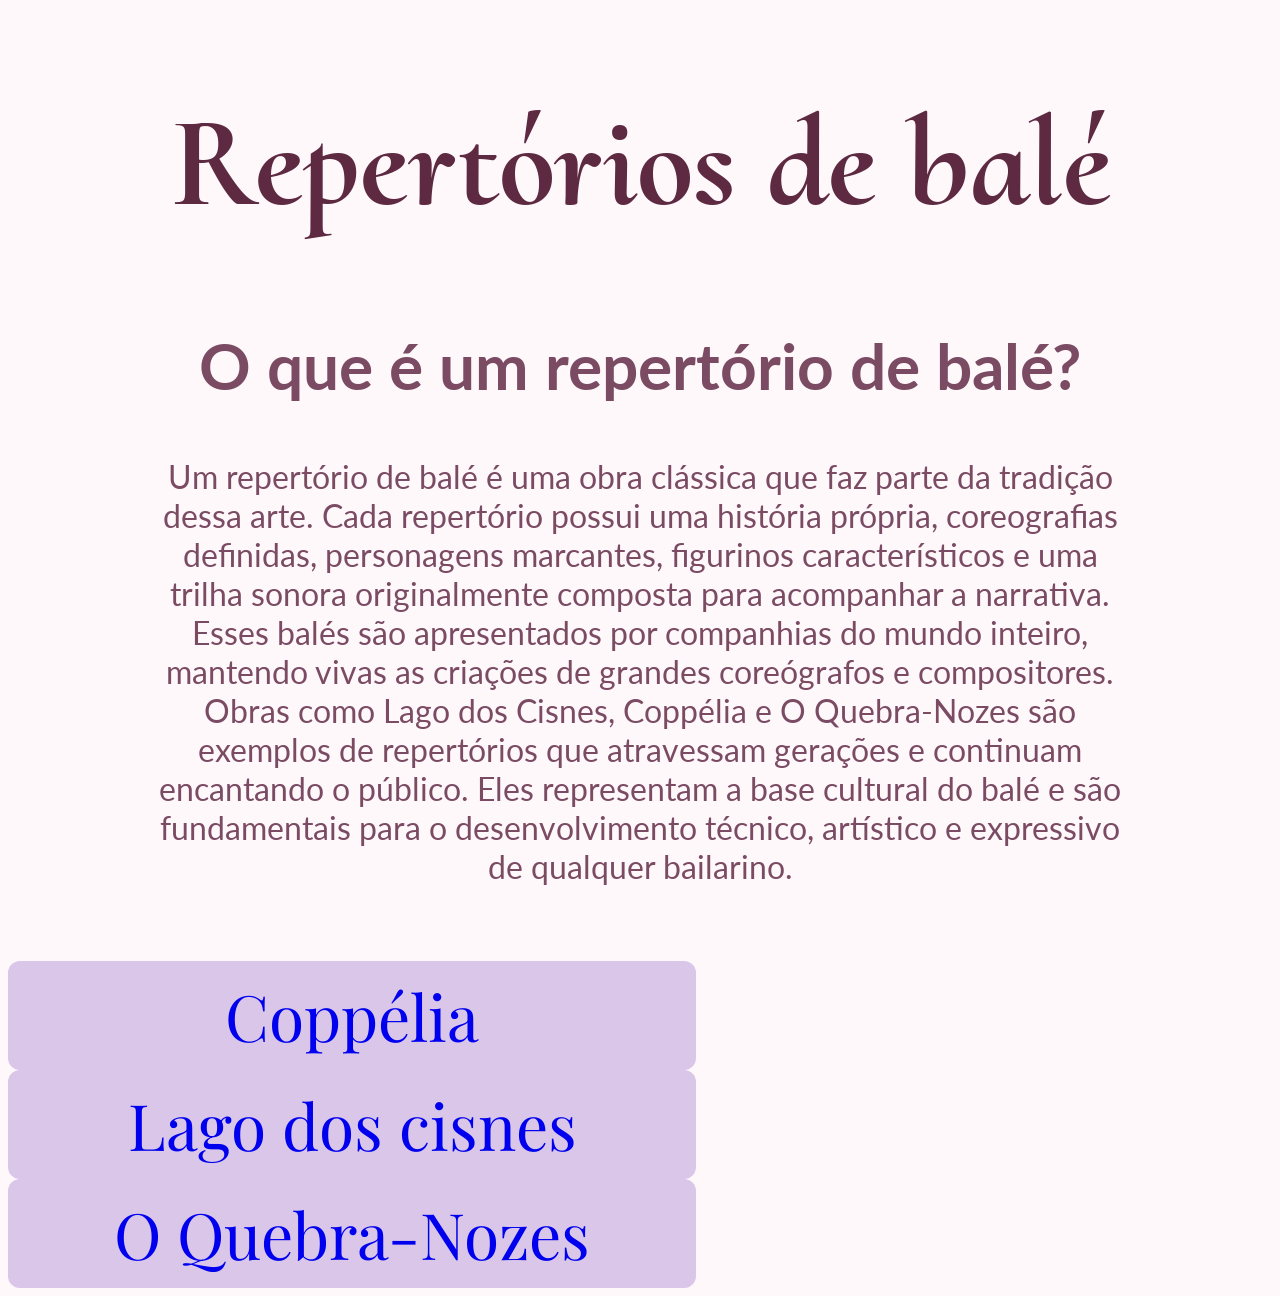
==== index.html @ 295f2e1a "Botões e criação html dos botões" ====
<!DOCTYPE html>
<html lang="pt-br">
<head>
    <meta charset="UTF-8">
    <meta name="viewport" content="width=device-width, initial-scale=1.0">
    <title>Sobre mim</title>
    <link rel="stylesheet" href="styles.css">
</head>
<body>
    <h1 class="tituloPrincipal">Repertórios de balé</h1>
    <h2 class="tituloPergunta">O que é um repertório de balé?</h2>
        <p class="tituloPergunta__resposta">Um repertório de balé é uma obra clássica que faz parte da tradição dessa arte. Cada repertório possui uma história própria, coreografias definidas, personagens marcantes, figurinos característicos e uma trilha sonora originalmente composta para acompanhar a narrativa. Esses balés são apresentados por companhias do mundo inteiro, mantendo vivas as criações de grandes coreógrafos e compositores. Obras como Lago dos Cisnes, Coppélia e O Quebra-Nozes são exemplos de repertórios que atravessam gerações e continuam encantando o público. Eles representam a base cultural do balé e são fundamentais para o desenvolvimento técnico, artístico e expressivo de qualquer bailarino.</p>
            <a class="tituloPergunta__resposta__botao" href="coppelia.html">Coppélia</a>
            <a class="tituloPergunta__resposta__botao" href="lagoDosCisnes.html">Lago dos cisnes</a>
            <a class="tituloPergunta__resposta__botao" href="quebraNozes.html">O Quebra-Nozes</a>
</body>
</html>
---- styles.css ----
@import url('https://fonts.googleapis.com/css2?family=Cormorant+Upright:wght@300;400;500;600;700&family=Lato:ital,wght@0,100;0,300;0,400;0,700;0,900;1,100;1,300;1,400;1,700;1,900&family=Playfair+Display:ital,wght@0,400..900;1,400..900&display=swap');



:root{
    --cor-background: #FFF8FA;
    --cor-titulo-principal: #5d2a42;
    --cor-subtitulo:  #7a4b63;
    --cor-botao: #D9C6E8;
    --fonte-principal: "Playfair Display", serif; 
    --fonte-secundária: "Lato", sans-serif; 
    --fonte-titulo: "Cormorant Upright", serif;
  
}
  



body{
    background-color: var(--cor-background);
    box-sizing: border-box;
    text-align: center;
}

.tituloPrincipal{
    color: var(--cor-titulo-principal);
    font-family: "Cormorant Upright", serif;
    font-size: 8rem;
    
}

.tituloPergunta{ 
    color: var(--cor-subtitulo);
    font-family: var(--fonte-secundária);
    font-size: 4rem;
}

.tituloPergunta__resposta{ 
    color: var(--cor-subtitulo);
    font-family: var(--fonte-secundária);
    font-size: 2rem;
    margin: 25px 150px 75px 150px ;
  
}

.tituloPergunta__resposta__botao{ 
    font-family: var(--fonte-principal);
    font-size: 4rem;
    background-color:var(--cor-botao);
    padding: 12px 28px;
    border: 1px;
    border-radius: 12px;
    box-shadow: var(--cor-titulo-principal);
    width: 50%;
    display: flex;
    flex-direction: column;
    text-align: center;
    text-decoration-line: none;
    
}
.tituloPergunta__resposta__botao:hover{
    background-color: var(--cor-titulo-principal); color: var(--cor-background);
    box-shadow: #5d2a42;
}
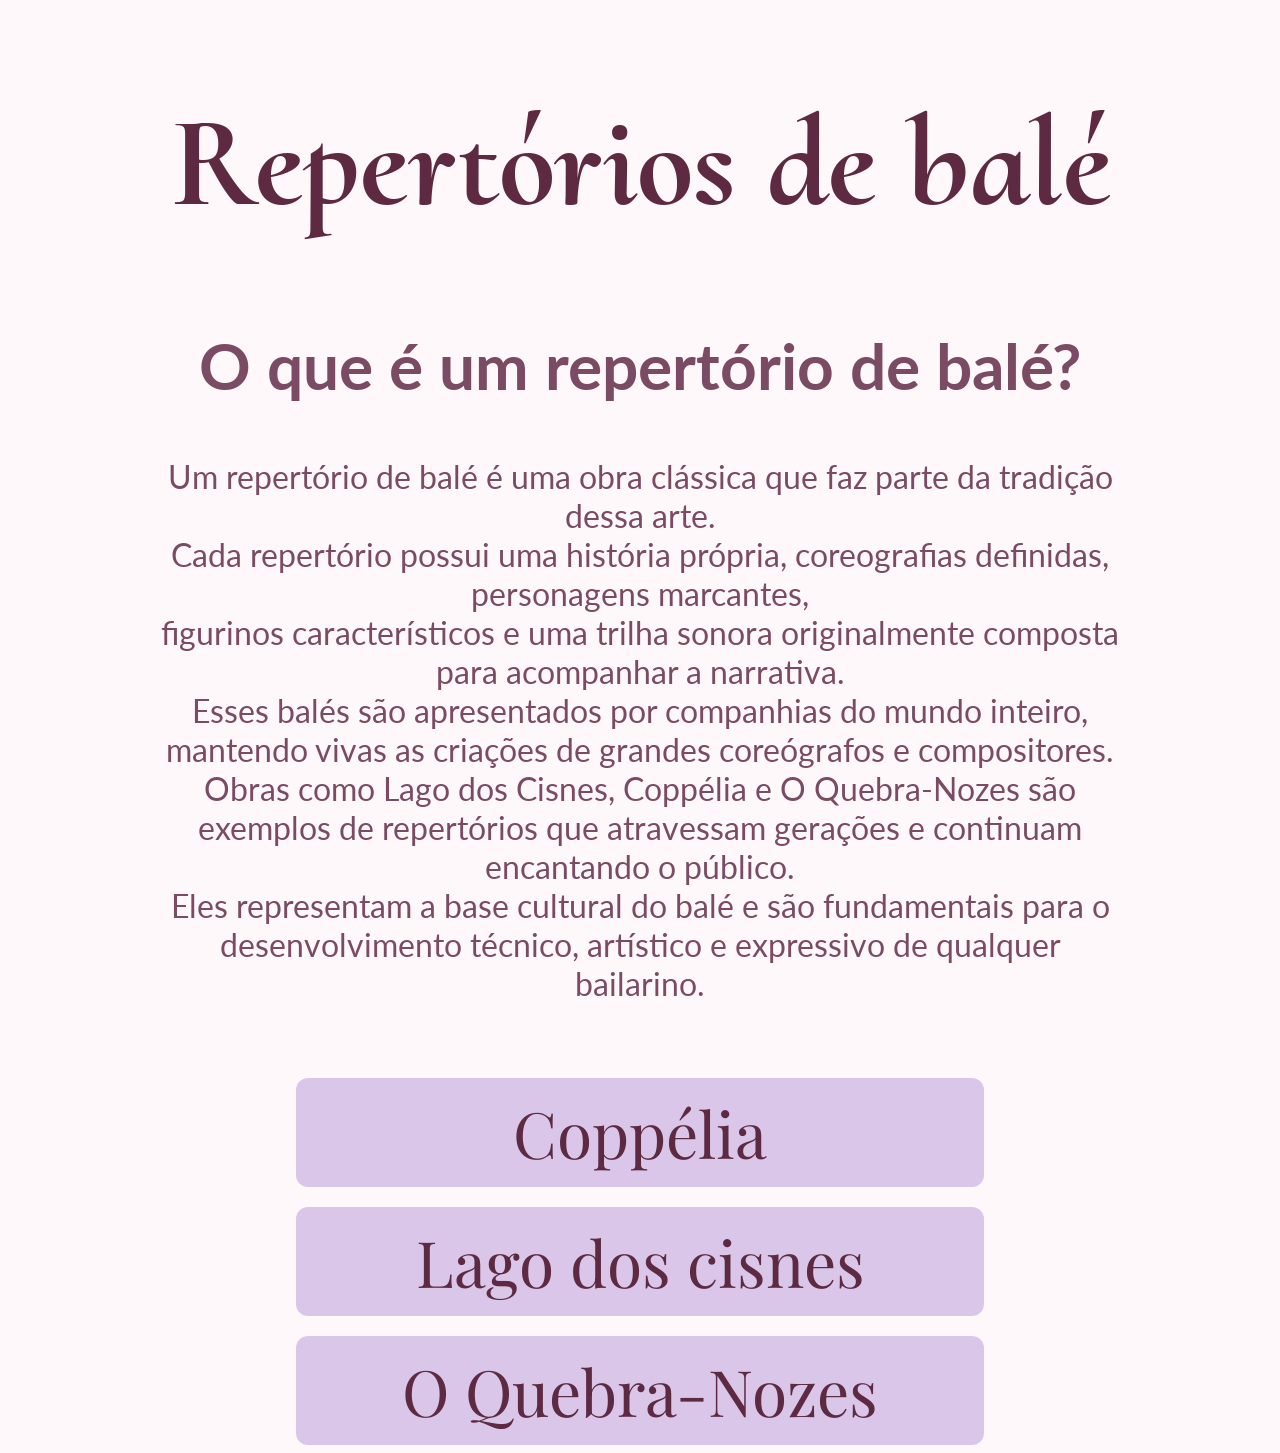
==== commit 3c57b6c4: "finalizar botões e quebra do texto" ====
--- a/index.html
+++ b/index.html
@@ -9,7 +9,7 @@
 <body>
     <h1 class="tituloPrincipal">Repertórios de balé</h1>
     <h2 class="tituloPergunta">O que é um repertório de balé?</h2>
-        <p class="tituloPergunta__resposta">Um repertório de balé é uma obra clássica que faz parte da tradição dessa arte. Cada repertório possui uma história própria, coreografias definidas, personagens marcantes, figurinos característicos e uma trilha sonora originalmente composta para acompanhar a narrativa. Esses balés são apresentados por companhias do mundo inteiro, mantendo vivas as criações de grandes coreógrafos e compositores. Obras como Lago dos Cisnes, Coppélia e O Quebra-Nozes são exemplos de repertórios que atravessam gerações e continuam encantando o público. Eles representam a base cultural do balé e são fundamentais para o desenvolvimento técnico, artístico e expressivo de qualquer bailarino.</p>
+        <p class="tituloPergunta__resposta">Um repertório de balé é uma obra clássica que faz parte da tradição dessa arte. <br> Cada repertório possui uma história própria, coreografias definidas, personagens marcantes, <br> figurinos característicos e uma trilha sonora originalmente composta para acompanhar a narrativa. <br> Esses balés são apresentados por companhias do mundo inteiro, mantendo vivas as criações de grandes coreógrafos e compositores. <br> Obras como Lago dos Cisnes, Coppélia e O Quebra-Nozes são exemplos de repertórios que atravessam gerações e continuam encantando o público. <br> Eles representam a base cultural do balé e são fundamentais para o desenvolvimento técnico, artístico e expressivo de qualquer bailarino.</p>
             <a class="tituloPergunta__resposta__botao" href="coppelia.html">Coppélia</a>
             <a class="tituloPergunta__resposta__botao" href="lagoDosCisnes.html">Lago dos cisnes</a>
             <a class="tituloPergunta__resposta__botao" href="quebraNozes.html">O Quebra-Nozes</a>
--- a/styles.css
+++ b/styles.css
@@ -45,6 +45,7 @@
 
 .tituloPergunta__resposta__botao{ 
     font-family: var(--fonte-principal);
+    color: #5d2a42;
     font-size: 4rem;
     background-color:var(--cor-botao);
     padding: 12px 28px;
@@ -52,10 +53,13 @@
     border-radius: 12px;
     box-shadow: var(--cor-titulo-principal);
     width: 50%;
-    display: flex;
+    display: block;
     flex-direction: column;
     text-align: center;
+    margin: 0 auto;
+    margin-top: 20px;
     text-decoration-line: none;
+    
     
 }
 .tituloPergunta__resposta__botao:hover{
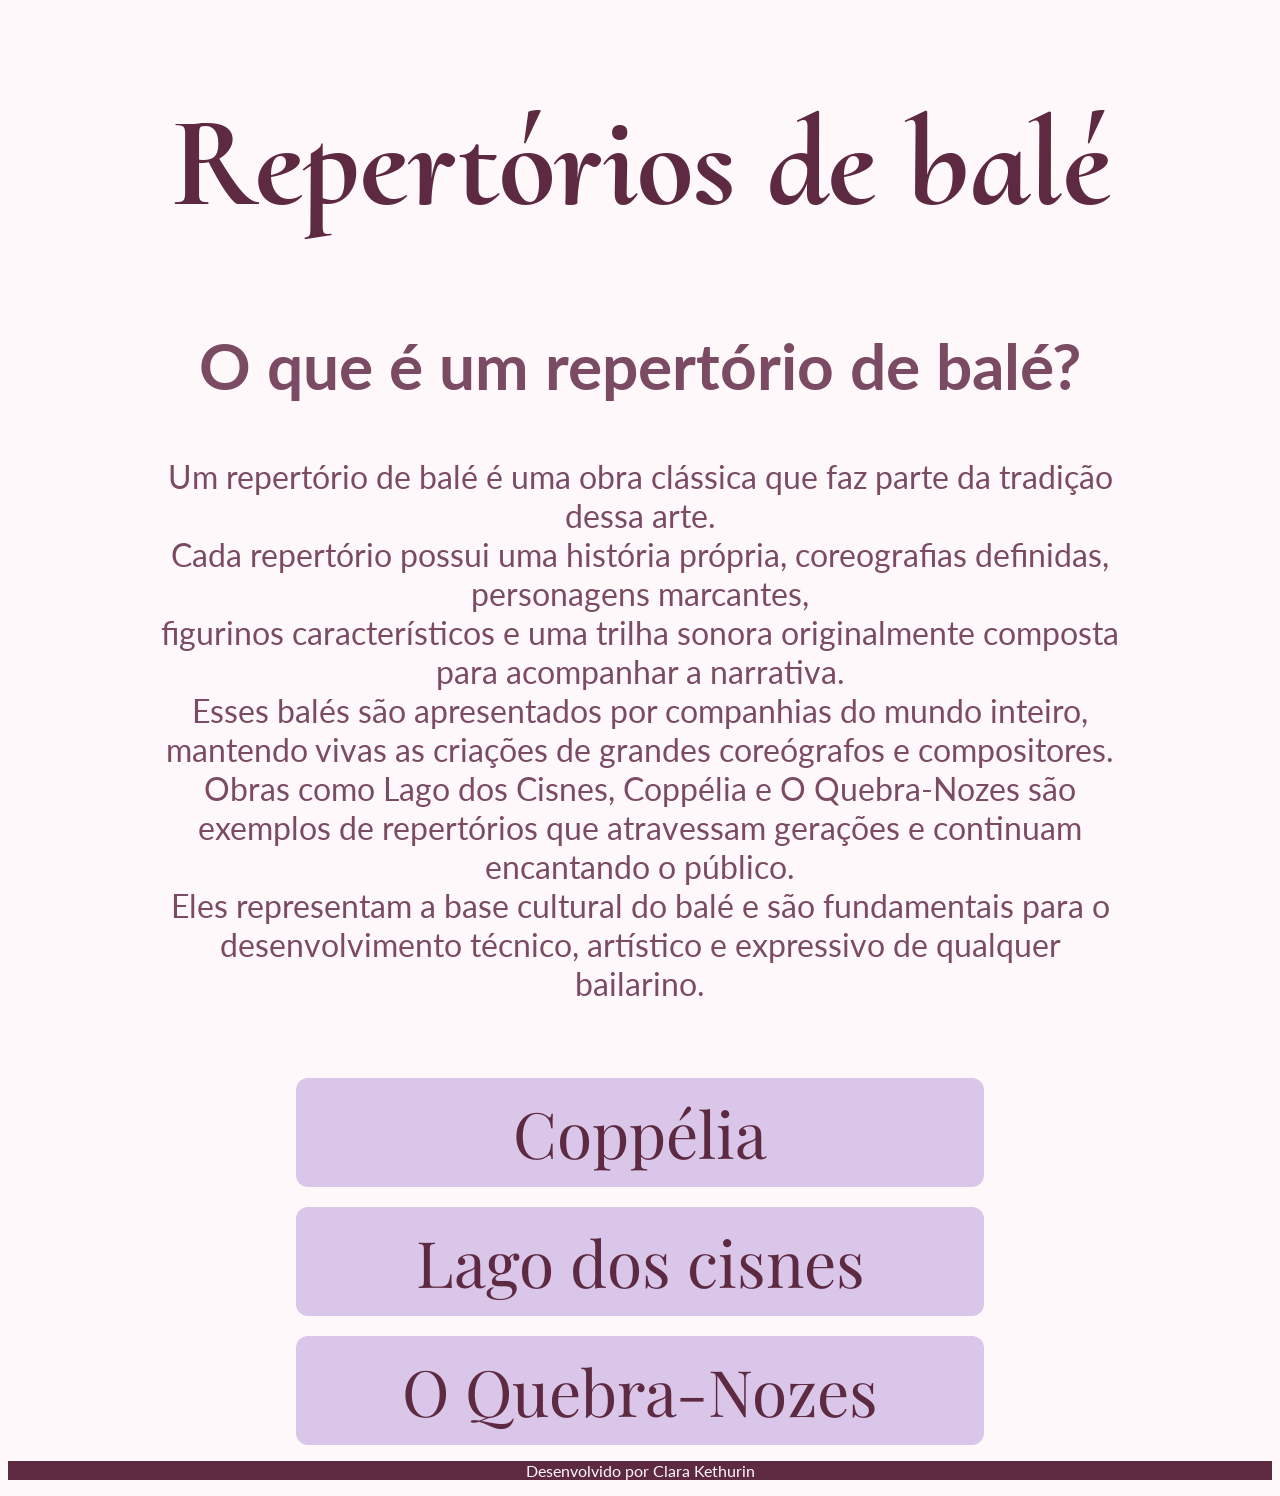
==== commit 52c6bf11: "rodapé" ====
--- a/index.html
+++ b/index.html
@@ -7,11 +7,18 @@
     <link rel="stylesheet" href="styles.css">
 </head>
 <body>
-    <h1 class="tituloPrincipal">Repertórios de balé</h1>
-    <h2 class="tituloPergunta">O que é um repertório de balé?</h2>
+    <header>
+        <h1 class="tituloPrincipal">Repertórios de balé</h1>
+    </header>
+    <main>
+        <h2 class="tituloPergunta">O que é um repertório de balé?</h2>
         <p class="tituloPergunta__resposta">Um repertório de balé é uma obra clássica que faz parte da tradição dessa arte. <br> Cada repertório possui uma história própria, coreografias definidas, personagens marcantes, <br> figurinos característicos e uma trilha sonora originalmente composta para acompanhar a narrativa. <br> Esses balés são apresentados por companhias do mundo inteiro, mantendo vivas as criações de grandes coreógrafos e compositores. <br> Obras como Lago dos Cisnes, Coppélia e O Quebra-Nozes são exemplos de repertórios que atravessam gerações e continuam encantando o público. <br> Eles representam a base cultural do balé e são fundamentais para o desenvolvimento técnico, artístico e expressivo de qualquer bailarino.</p>
             <a class="tituloPergunta__resposta__botao" href="coppelia.html">Coppélia</a>
             <a class="tituloPergunta__resposta__botao" href="lagoDosCisnes.html">Lago dos cisnes</a>
             <a class="tituloPergunta__resposta__botao" href="quebraNozes.html">O Quebra-Nozes</a>
+    </main>
+    <footer>
+        <p class="rodape">Desenvolvido por Clara Kethurin</p>
+    </footer>       
 </body>
 </html>
--- a/styles.css
+++ b/styles.css
@@ -66,3 +66,10 @@
     background-color: var(--cor-titulo-principal); color: var(--cor-background);
     box-shadow: #5d2a42;
 }
+
+.rodape{
+    background-color: #5d2a42;
+    color: var(--cor-background);
+    font-family: var(--fonte-secundária);
+    font-size: 100%;
+}
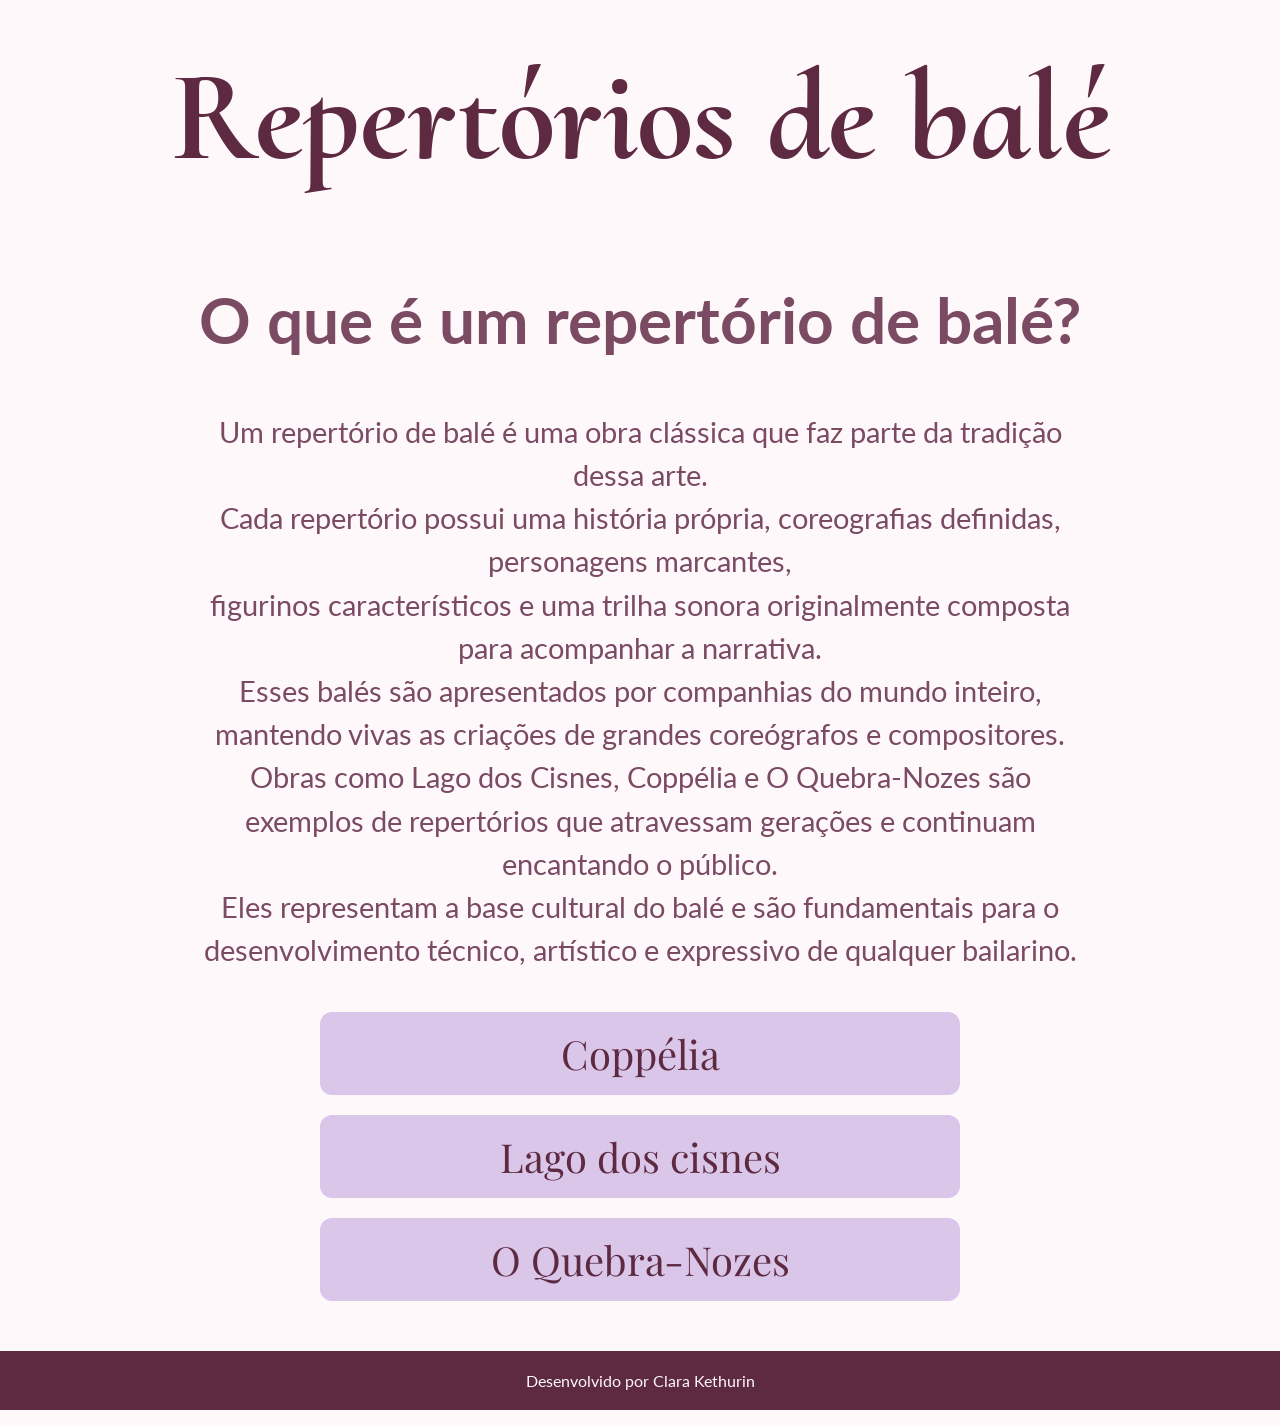
==== commit eb4a3e22: "estilo dos botões" ====
--- a/index.html
+++ b/index.html
@@ -3,7 +3,7 @@
 <head>
     <meta charset="UTF-8">
     <meta name="viewport" content="width=device-width, initial-scale=1.0">
-    <title>Sobre mim</title>
+    <title>Repertórios</title>
     <link rel="stylesheet" href="styles.css">
 </head>
 <body>
@@ -11,11 +11,15 @@
         <h1 class="tituloPrincipal">Repertórios de balé</h1>
     </header>
     <main>
-        <h2 class="tituloPergunta">O que é um repertório de balé?</h2>
-        <p class="tituloPergunta__resposta">Um repertório de balé é uma obra clássica que faz parte da tradição dessa arte. <br> Cada repertório possui uma história própria, coreografias definidas, personagens marcantes, <br> figurinos característicos e uma trilha sonora originalmente composta para acompanhar a narrativa. <br> Esses balés são apresentados por companhias do mundo inteiro, mantendo vivas as criações de grandes coreógrafos e compositores. <br> Obras como Lago dos Cisnes, Coppélia e O Quebra-Nozes são exemplos de repertórios que atravessam gerações e continuam encantando o público. <br> Eles representam a base cultural do balé e são fundamentais para o desenvolvimento técnico, artístico e expressivo de qualquer bailarino.</p>
-            <a class="tituloPergunta__resposta__botao" href="coppelia.html">Coppélia</a>
-            <a class="tituloPergunta__resposta__botao" href="lagoDosCisnes.html">Lago dos cisnes</a>
-            <a class="tituloPergunta__resposta__botao" href="quebraNozes.html">O Quebra-Nozes</a>
+         <section>
+            <h2 class="tituloPergunta">O que é um repertório de balé?</h2>
+            <p class="tituloPergunta__resposta">Um repertório de balé é uma obra clássica que faz parte da tradição dessa arte. <br> Cada repertório possui uma história própria, coreografias definidas, personagens marcantes, <br> figurinos característicos e uma trilha sonora originalmente composta para acompanhar a narrativa. <br> Esses balés são apresentados por companhias do mundo inteiro, mantendo vivas as criações de grandes coreógrafos e compositores. <br> Obras como Lago dos Cisnes, Coppélia e O Quebra-Nozes são exemplos de repertórios que atravessam gerações e continuam encantando o público. <br> Eles representam a base cultural do balé e são fundamentais para o desenvolvimento técnico, artístico e expressivo de qualquer bailarino.</p>
+                <div class="tituloPergunta__resposta__botao">
+                    <a href="coppelia.html">Coppélia</a>
+                    <a href="lagoDosCisnes.html">Lago dos cisnes</a>
+                    <a href="quebraNozes.html">O Quebra-Nozes</a>
+                </div>
+         </section> 
     </main>
     <footer>
         <p class="rodape">Desenvolvido por Clara Kethurin</p>
--- a/styles.css
+++ b/styles.css
@@ -1,75 +1,84 @@
-@import url('https://fonts.googleapis.com/css2?family=Cormorant+Upright:wght@300;400;500;600;700&family=Lato:ital,wght@0,100;0,300;0,400;0,700;0,900;1,100;1,300;1,400;1,700;1,900&family=Playfair+Display:ital,wght@0,400..900;1,400..900&display=swap');
-
-
+@import url('https://fonts.googleapis.com/css2?family=Cormorant+Upright:wght@300;400;500;600;700&family=Lato:wght@100;300;400;700;900&family=Playfair+Display:wght@400;500;600;700;800;900&display=swap');
 
 :root{
     --cor-background: #FFF8FA;
     --cor-titulo-principal: #5d2a42;
-    --cor-subtitulo:  #7a4b63;
+    --cor-subtitulo: #7a4b63;
     --cor-botao: #D9C6E8;
+
     --fonte-principal: "Playfair Display", serif; 
-    --fonte-secundária: "Lato", sans-serif; 
+    --fonte-secundaria: "Lato", sans-serif; 
     --fonte-titulo: "Cormorant Upright", serif;
-  
 }
-  
 
-
-
+/* CONFIGURAÇÕES GERAIS */
 body{
     background-color: var(--cor-background);
+    text-align: center;
     box-sizing: border-box;
-    text-align: center;
+    margin: 0;
+    padding: 0;
 }
 
+/* TÍTULO PRINCIPAL */
 .tituloPrincipal{
     color: var(--cor-titulo-principal);
-    font-family: "Cormorant Upright", serif;
+    font-family: var(--fonte-titulo);
     font-size: 8rem;
-    
+    margin-top: 40px;
 }
 
+/* SUBTÍTULO */
 .tituloPergunta{ 
     color: var(--cor-subtitulo);
-    font-family: var(--fonte-secundária);
+    font-family: var(--fonte-secundaria);
     font-size: 4rem;
+    margin-top: 30px;
 }
 
+/* TEXTO */
 .tituloPergunta__resposta{ 
     color: var(--cor-subtitulo);
-    font-family: var(--fonte-secundária);
-    font-size: 2rem;
-    margin: 25px 150px 75px 150px ;
-  
+    font-family: var(--fonte-secundaria);
+    font-size: 1.8rem;
+    margin: 30px auto;
+    max-width: 900px;
+    line-height: 1.5;
 }
 
-.tituloPergunta__resposta__botao{ 
-    font-family: var(--fonte-principal);
-    color: #5d2a42;
-    font-size: 4rem;
-    background-color:var(--cor-botao);
-    padding: 12px 28px;
-    border: 1px;
-    border-radius: 12px;
-    box-shadow: var(--cor-titulo-principal);
+/* CONTAINER DOS BOTÕES */
+.tituloPergunta__resposta__botao {
+    display: flex;
+    flex-direction: column;
+    gap: 20px;
     width: 50%;
-    display: block;
-    flex-direction: column;
-    text-align: center;
-    margin: 0 auto;
-    margin-top: 20px;
-    text-decoration-line: none;
-    
-    
-}
-.tituloPergunta__resposta__botao:hover{
-    background-color: var(--cor-titulo-principal); color: var(--cor-background);
-    box-shadow: #5d2a42;
+    margin: 40px auto;
 }
 
+/* BOTÕES */
+.tituloPergunta__resposta__botao a {
+    background-color: var(--cor-botao);
+    color: var(--cor-titulo-principal);
+    font-family: var(--fonte-principal);
+    font-size: 2.5rem;
+    text-decoration: none;
+    padding: 15px;
+    border-radius: 12px;
+    transition: 0.3s ease-in-out;
+}
+
+/* HOVER DOS BOTÕES */
+.tituloPergunta__resposta__botao a:hover {
+    background-color: var(--cor-titulo-principal);
+    color: var(--cor-background);
+    box-shadow: 0 0 30px rgba(93, 42, 66, 0.4);
+}
+
+/* RODAPÉ */
 .rodape{
-    background-color: #5d2a42;
+    background-color: var(--cor-titulo-principal);
     color: var(--cor-background);
-    font-family: var(--fonte-secundária);
-    font-size: 100%;
+    font-family: var(--fonte-secundaria);
+    padding: 20px;
+    margin-top: 50px;
 }
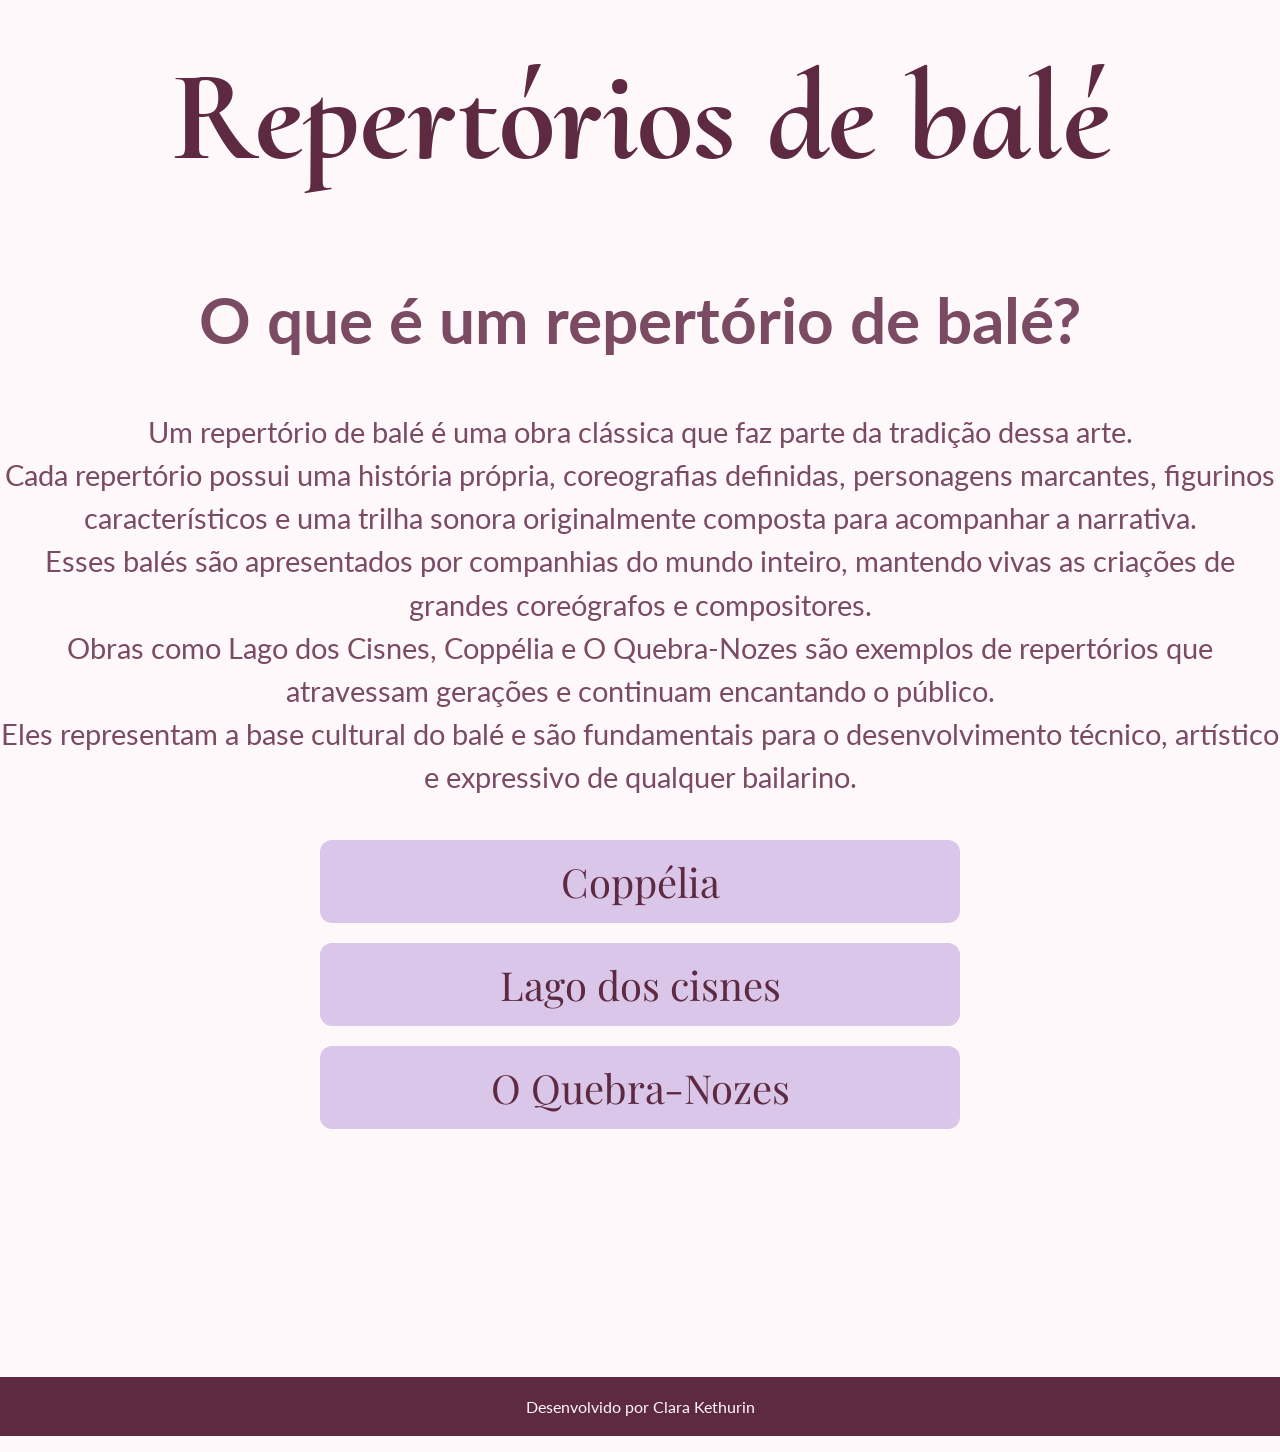
==== commit 9e1f94eb: "ajuste tamanho do texto" ====
--- a/index.html
+++ b/index.html
@@ -13,7 +13,7 @@
     <main>
          <section>
             <h2 class="tituloPergunta">O que é um repertório de balé?</h2>
-            <p class="tituloPergunta__resposta">Um repertório de balé é uma obra clássica que faz parte da tradição dessa arte. <br> Cada repertório possui uma história própria, coreografias definidas, personagens marcantes, <br> figurinos característicos e uma trilha sonora originalmente composta para acompanhar a narrativa. <br> Esses balés são apresentados por companhias do mundo inteiro, mantendo vivas as criações de grandes coreógrafos e compositores. <br> Obras como Lago dos Cisnes, Coppélia e O Quebra-Nozes são exemplos de repertórios que atravessam gerações e continuam encantando o público. <br> Eles representam a base cultural do balé e são fundamentais para o desenvolvimento técnico, artístico e expressivo de qualquer bailarino.</p>
+            <p class="tituloPergunta__resposta">Um repertório de balé é uma obra clássica que faz parte da tradição dessa arte. <br> Cada repertório possui uma história própria, coreografias definidas, personagens marcantes, figurinos característicos e uma trilha sonora originalmente composta para acompanhar a narrativa. <br> Esses balés são apresentados por companhias do mundo inteiro, mantendo vivas as criações de grandes coreógrafos e compositores. <br> Obras como Lago dos Cisnes, Coppélia e O Quebra-Nozes são exemplos de repertórios que atravessam gerações e continuam encantando o público. <br> Eles representam a base cultural do balé e são fundamentais para o desenvolvimento técnico, artístico e expressivo de qualquer bailarino.</p>
                 <div class="tituloPergunta__resposta__botao">
                     <a href="coppelia.html">Coppélia</a>
                     <a href="lagoDosCisnes.html">Lago dos cisnes</a>
--- a/styles.css
+++ b/styles.css
@@ -42,7 +42,7 @@
     font-family: var(--fonte-secundaria);
     font-size: 1.8rem;
     margin: 30px auto;
-    max-width: 900px;
+    max-width: 5000px;
     line-height: 1.5;
 }
 
@@ -80,5 +80,5 @@
     color: var(--cor-background);
     font-family: var(--fonte-secundaria);
     padding: 20px;
-    margin-top: 50px;
+    margin-top: 248px;
 }
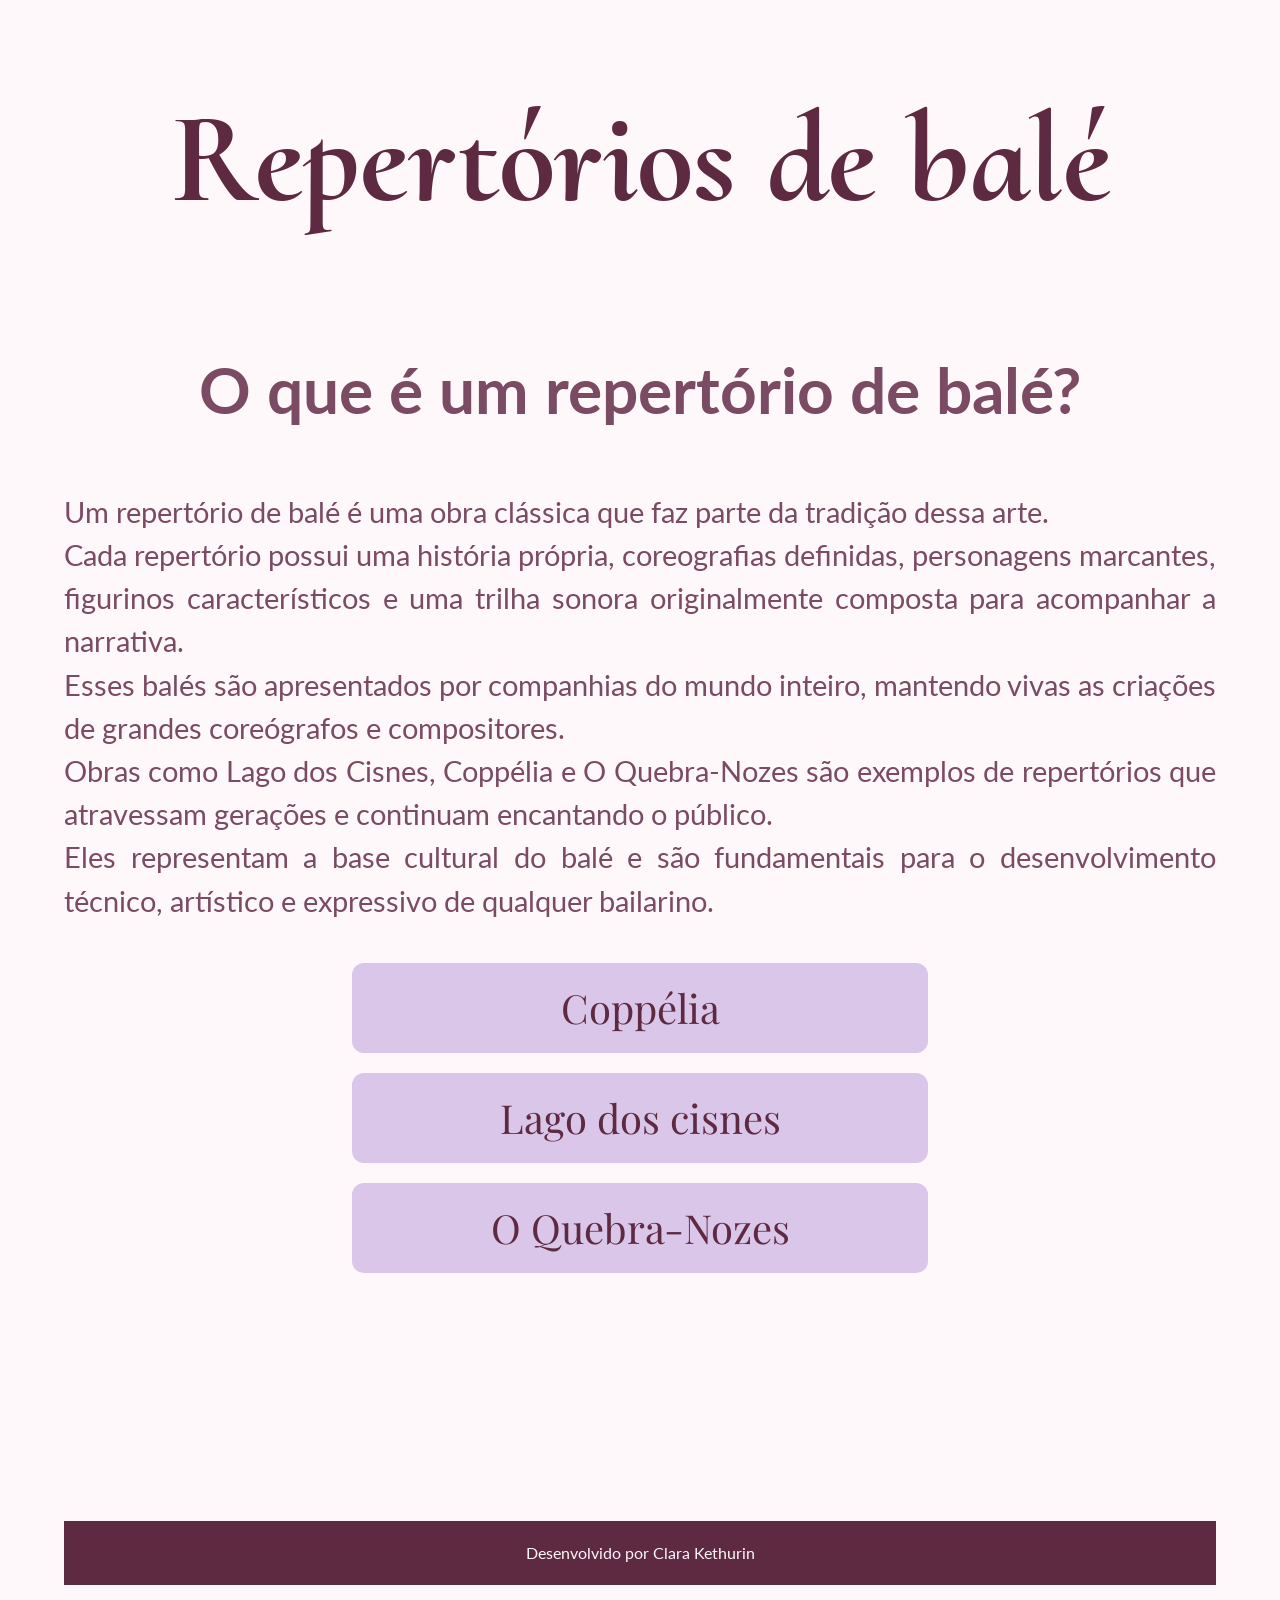
==== commit 2138e5ba: "edição no h3 e seu texto" ====
--- a/index.html
+++ b/index.html
@@ -13,8 +13,8 @@
     <main>
          <section>
             <h2 class="tituloPergunta">O que é um repertório de balé?</h2>
-            <p class="tituloPergunta__resposta">Um repertório de balé é uma obra clássica que faz parte da tradição dessa arte. <br> Cada repertório possui uma história própria, coreografias definidas, personagens marcantes, figurinos característicos e uma trilha sonora originalmente composta para acompanhar a narrativa. <br> Esses balés são apresentados por companhias do mundo inteiro, mantendo vivas as criações de grandes coreógrafos e compositores. <br> Obras como Lago dos Cisnes, Coppélia e O Quebra-Nozes são exemplos de repertórios que atravessam gerações e continuam encantando o público. <br> Eles representam a base cultural do balé e são fundamentais para o desenvolvimento técnico, artístico e expressivo de qualquer bailarino.</p>
-                <div class="tituloPergunta__resposta__botao">
+            <p class="tituloPergunta__texto">Um repertório de balé é uma obra clássica que faz parte da tradição dessa arte. <br> Cada repertório possui uma história própria, coreografias definidas, personagens marcantes, figurinos característicos e uma trilha sonora originalmente composta para acompanhar a narrativa. <br> Esses balés são apresentados por companhias do mundo inteiro, mantendo vivas as criações de grandes coreógrafos e compositores. <br> Obras como Lago dos Cisnes, Coppélia e O Quebra-Nozes são exemplos de repertórios que atravessam gerações e continuam encantando o público. <br> Eles representam a base cultural do balé e são fundamentais para o desenvolvimento técnico, artístico e expressivo de qualquer bailarino.</p>
+                <div class="tituloPergunta__texto__botao">
                     <a href="coppelia.html">Coppélia</a>
                     <a href="lagoDosCisnes.html">Lago dos cisnes</a>
                     <a href="quebraNozes.html">O Quebra-Nozes</a>
--- a/styles.css
+++ b/styles.css
@@ -16,8 +16,9 @@
     background-color: var(--cor-background);
     text-align: center;
     box-sizing: border-box;
-    margin: 0;
+    margin: 5% 5%;
     padding: 0;
+    line-height: 1.5;
 }
 
 /* TÍTULO PRINCIPAL */
@@ -37,17 +38,23 @@
 }
 
 /* TEXTO */
-.tituloPergunta__resposta{ 
+.tituloPergunta__texto{ 
     color: var(--cor-subtitulo);
     font-family: var(--fonte-secundaria);
     font-size: 1.8rem;
     margin: 30px auto;
     max-width: 5000px;
+    text-align: justify;
     line-height: 1.5;
+}
+/*lista marcador*/
+.ul{
+    list-style-type: disc;
+    color: var(--cor-subtitulo);
 }
 
 /* CONTAINER DOS BOTÕES */
-.tituloPergunta__resposta__botao {
+.tituloPergunta__texto__botao {
     display: flex;
     flex-direction: column;
     gap: 20px;
@@ -56,7 +63,7 @@
 }
 
 /* BOTÕES */
-.tituloPergunta__resposta__botao a {
+.tituloPergunta__texto__botao a {
     background-color: var(--cor-botao);
     color: var(--cor-titulo-principal);
     font-family: var(--fonte-principal);
@@ -68,7 +75,7 @@
 }
 
 /* HOVER DOS BOTÕES */
-.tituloPergunta__resposta__botao a:hover {
+.tituloPergunta__texto__botao a:hover {
     background-color: var(--cor-titulo-principal);
     color: var(--cor-background);
     box-shadow: 0 0 30px rgba(93, 42, 66, 0.4);
@@ -82,3 +89,15 @@
     padding: 20px;
     margin-top: 248px;
 }
+
+/* Versão para telas menores
+@media {
+    .tituloPergunta__texto{
+        text-align: justify;
+        display: flex;
+        justify-content: center;
+        flex-direction: column;
+        margin-bottom: 8px 0;
+        
+    }
+} */
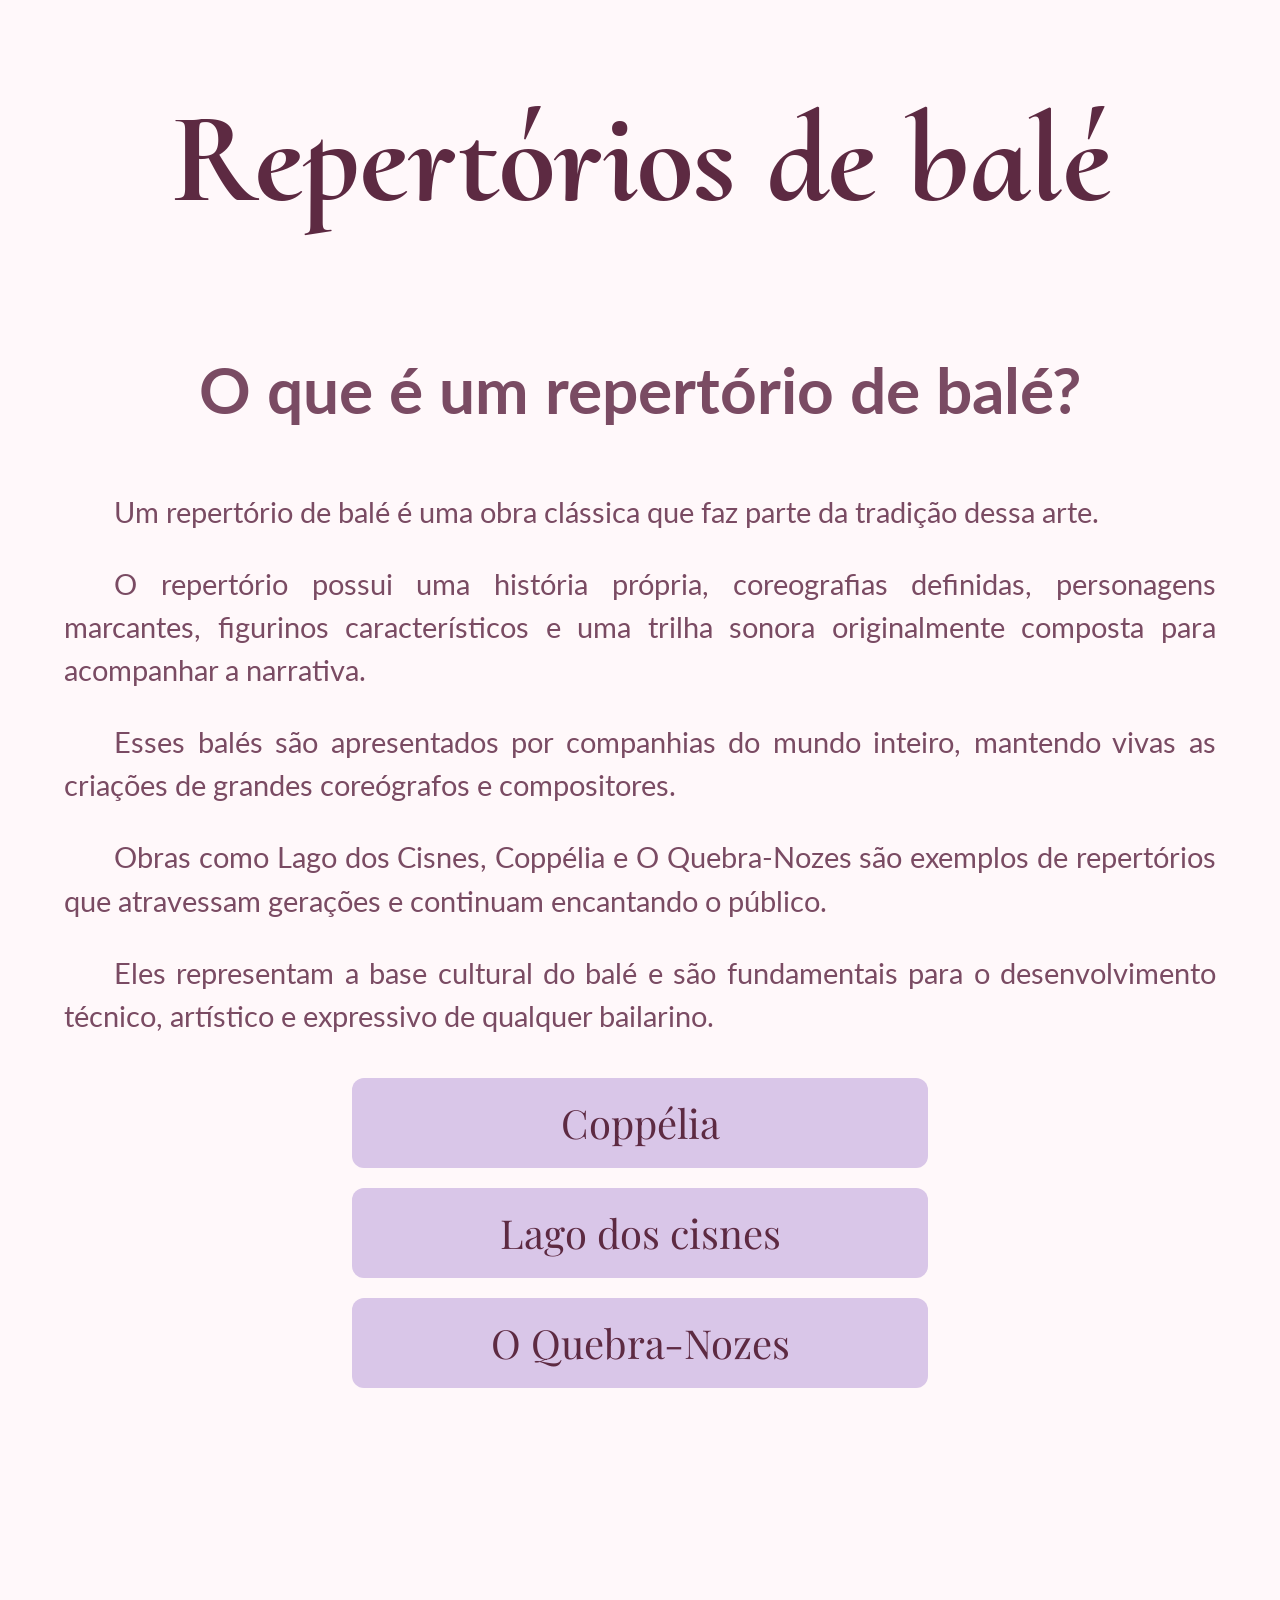
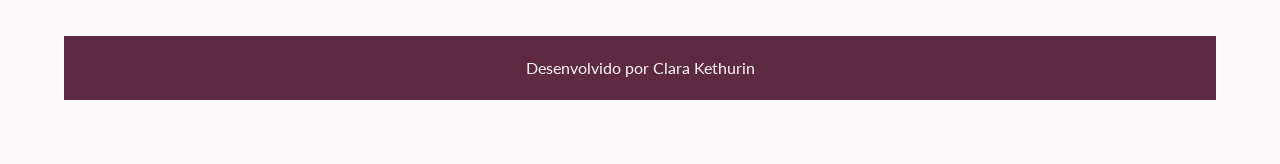
==== commit af8c3159: "modificar quebra de texto para parágrafo" ====
--- a/index.html
+++ b/index.html
@@ -13,12 +13,18 @@
     <main>
          <section>
             <h2 class="tituloPergunta">O que é um repertório de balé?</h2>
-            <p class="tituloPergunta__texto">Um repertório de balé é uma obra clássica que faz parte da tradição dessa arte. <br> Cada repertório possui uma história própria, coreografias definidas, personagens marcantes, figurinos característicos e uma trilha sonora originalmente composta para acompanhar a narrativa. <br> Esses balés são apresentados por companhias do mundo inteiro, mantendo vivas as criações de grandes coreógrafos e compositores. <br> Obras como Lago dos Cisnes, Coppélia e O Quebra-Nozes são exemplos de repertórios que atravessam gerações e continuam encantando o público. <br> Eles representam a base cultural do balé e são fundamentais para o desenvolvimento técnico, artístico e expressivo de qualquer bailarino.</p>
-                <div class="tituloPergunta__texto__botao">
-                    <a href="coppelia.html">Coppélia</a>
-                    <a href="lagoDosCisnes.html">Lago dos cisnes</a>
-                    <a href="quebraNozes.html">O Quebra-Nozes</a>
-                </div>
+            <div class="tituloPergunta__texto">
+            <p>Um repertório de balé é uma obra clássica que faz parte da tradição dessa arte.</p>
+            <p>O repertório possui uma história própria, coreografias definidas, personagens marcantes, figurinos característicos e uma trilha sonora originalmente composta para acompanhar a narrativa.</p> 
+            <p>Esses balés são apresentados por companhias do mundo inteiro, mantendo vivas as criações de grandes coreógrafos e compositores.</p>
+            <p>Obras como Lago dos Cisnes, Coppélia e O Quebra-Nozes são exemplos de repertórios que atravessam gerações e continuam encantando o público.</p>
+            <p>Eles representam a base cultural do balé e são fundamentais para o desenvolvimento técnico, artístico e expressivo de qualquer bailarino.</p>
+            </div>
+            <div class="tituloPergunta__texto__botao">
+                <a href="coppelia.html">Coppélia</a>
+                <a href="lagoDosCisnes.html">Lago dos cisnes</a>
+                <a href="quebraNozes.html">O Quebra-Nozes</a>
+            </div>
          </section> 
     </main>
     <footer>
--- a/styles.css
+++ b/styles.css
@@ -27,6 +27,7 @@
     font-family: var(--fonte-titulo);
     font-size: 8rem;
     margin-top: 40px;
+   
 }
 
 /* SUBTÍTULO */
@@ -35,6 +36,7 @@
     font-family: var(--fonte-secundaria);
     font-size: 4rem;
     margin-top: 30px;
+   
 }
 
 /* TEXTO */
@@ -46,7 +48,13 @@
     max-width: 5000px;
     text-align: justify;
     line-height: 1.5;
+    text-indent: 50px;
 }
+
+.tituloPergunta__texto p{
+    text-align: justify;
+    }
+
 /*lista marcador*/
 .ul{
     list-style-type: disc;
